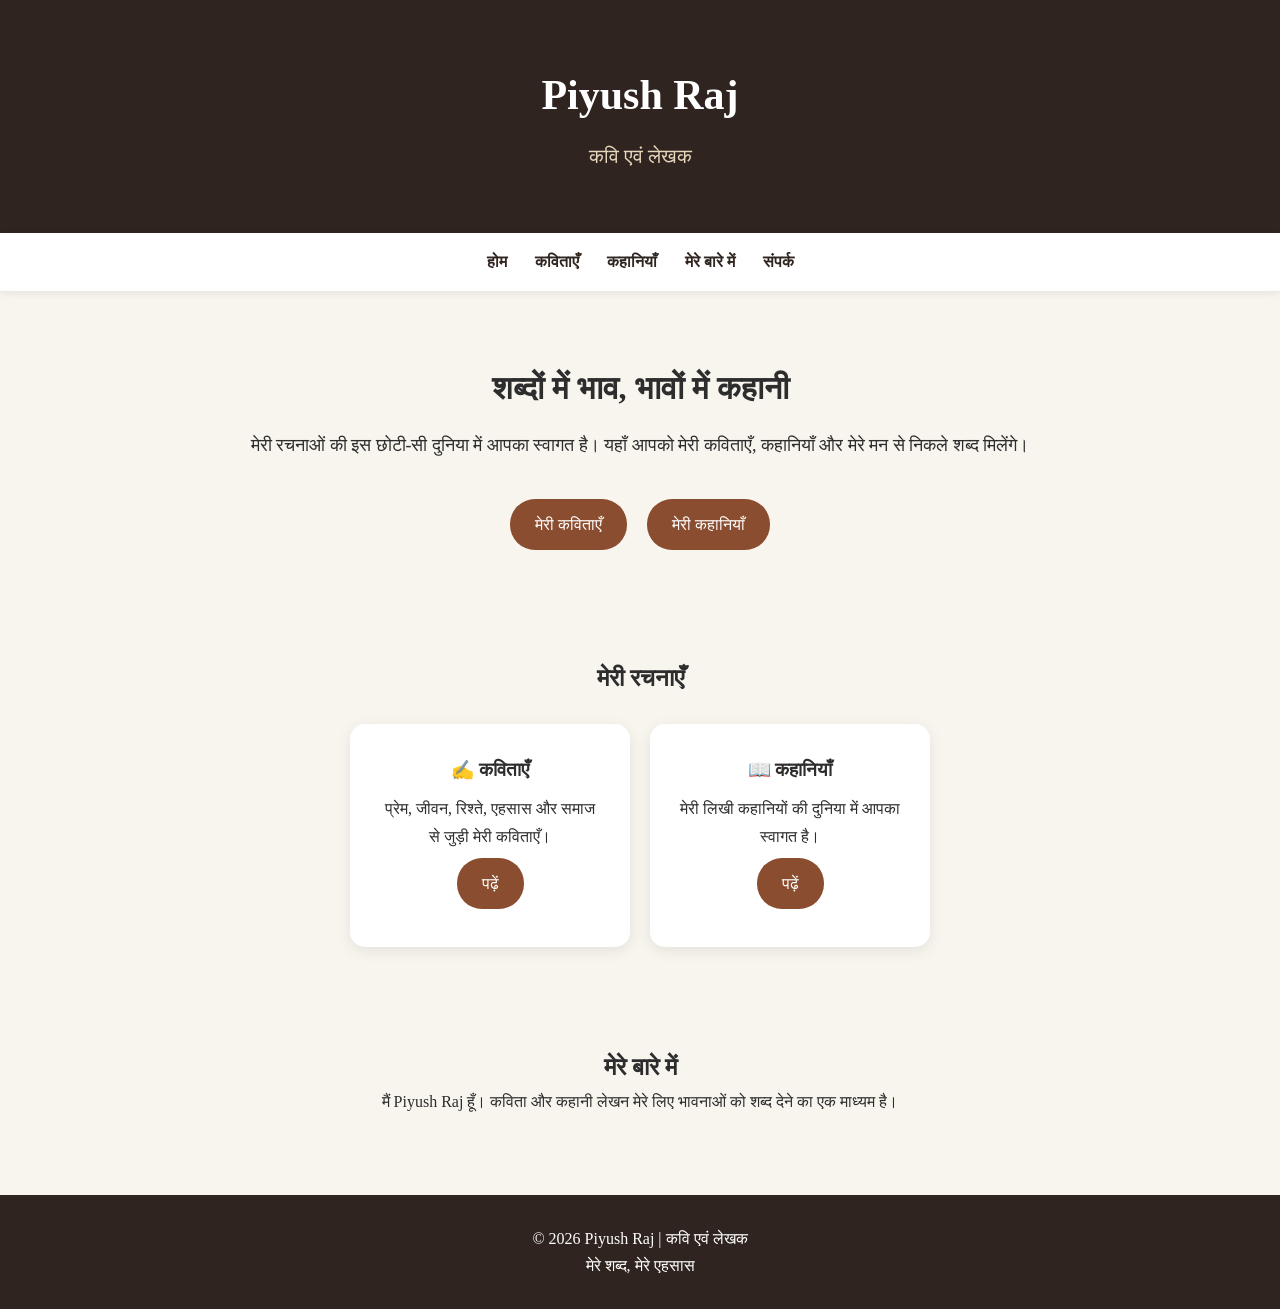
==== index.html @ 3c2d7936 "Add initial index.html structure and content" ====
<!DOCTYPE html>
<html lang="hi">
<head>
    <meta charset="UTF-8">
    <meta name="viewport" content="width=device-width, initial-scale=1.0">

    <title>Piyush Raj | कवि एवं लेखक</title>

    <style>
        * {
            margin: 0;
            padding: 0;
            box-sizing: border-box;
        }

        body {
            font-family: Georgia, "Noto Serif Devanagari", serif;
            background: #f8f5ef;
            color: #2d2d2d;
            line-height: 1.7;
        }

        header {
            background: #2f241f;
            color: white;
            text-align: center;
            padding: 60px 20px;
        }

        header h1 {
            font-size: 42px;
            margin-bottom: 8px;
        }

        header p {
            font-size: 20px;
            color: #e7d7bd;
        }

        nav {
            background: #fff;
            padding: 15px;
            text-align: center;
            box-shadow: 0 2px 8px rgba(0,0,0,0.08);
            position: sticky;
            top: 0;
            z-index: 10;
        }

        nav a {
            text-decoration: none;
            color: #2f241f;
            margin: 0 12px;
            font-weight: bold;
        }

        nav a:hover {
            color: #a45c2c;
        }

        .hero {
            max-width: 900px;
            margin: 50px auto;
            padding: 20px;
            text-align: center;
        }

        .hero h2 {
            font-size: 32px;
            margin-bottom: 15px;
        }

        .hero p {
            font-size: 18px;
        }

        .buttons {
            margin-top: 30px;
        }

        .btn {
            display: inline-block;
            background: #8b4d2f;
            color: white;
            padding: 12px 25px;
            margin: 8px;
            border-radius: 25px;
            text-decoration: none;
        }

        .btn:hover {
            background: #5f321f;
        }

        .section {
            max-width: 1000px;
            margin: 40px auto;
            padding: 30px 20px;
            text-align: center;
        }

        .cards {
            display: flex;
            gap: 20px;
            justify-content: center;
            flex-wrap: wrap;
            margin-top: 25px;
        }

        .card {
            background: white;
            padding: 30px;
            width: 280px;
            border-radius: 15px;
            box-shadow: 0 4px 15px rgba(0,0,0,0.08);
        }

        .card h3 {
            margin-bottom: 10px;
        }

        footer {
            background: #2f241f;
            color: white;
            text-align: center;
            padding: 30px 20px;
            margin-top: 50px;
        }

        @media (max-width: 600px) {
            header h1 {
                font-size: 32px;
            }

            nav a {
                display: inline-block;
                margin: 5px 7px;
            }
        }
    </style>
</head>

<body>

<header>
    <h1>Piyush Raj</h1>
    <p>कवि एवं लेखक</p>
</header>

<nav>
    <a href="index.html">होम</a>
    <a href="poems.html">कविताएँ</a>
    <a href="stories.html">कहानियाँ</a>
    <a href="about.html">मेरे बारे में</a>
    <a href="contact.html">संपर्क</a>
</nav>

<section class="hero">

    <h2>शब्दों में भाव, भावों में कहानी</h2>

    <p>
        मेरी रचनाओं की इस छोटी-सी दुनिया में आपका स्वागत है।
        यहाँ आपको मेरी कविताएँ, कहानियाँ और मेरे मन से निकले शब्द मिलेंगे।
    </p>

    <div class="buttons">
        <a class="btn" href="poems.html">मेरी कविताएँ</a>
        <a class="btn" href="stories.html">मेरी कहानियाँ</a>
    </div>

</section>

<section class="section">

    <h2>मेरी रचनाएँ</h2>

    <div class="cards">

        <div class="card">
            <h3>✍️ कविताएँ</h3>
            <p>
                प्रेम, जीवन, रिश्ते, एहसास और समाज से जुड़ी मेरी कविताएँ।
            </p>
            <a class="btn" href="poems.html">पढ़ें</a>
        </div>

        <div class="card">
            <h3>📖 कहानियाँ</h3>
            <p>
                मेरी लिखी कहानियों की दुनिया में आपका स्वागत है।
            </p>
            <a class="btn" href="stories.html">पढ़ें</a>
        </div>

    </div>

</section>

<section class="section">

    <h2>मेरे बारे में</h2>

    <p>
        मैं Piyush Raj हूँ। कविता और कहानी लेखन मेरे लिए
        भावनाओं को शब्द देने का एक माध्यम है।
    </p>

</section>

<footer>
    <p>© 2026 Piyush Raj | कवि एवं लेखक</p>
    <p>मेरे शब्द, मेरे एहसास</p>
</footer>

</body>
</html>
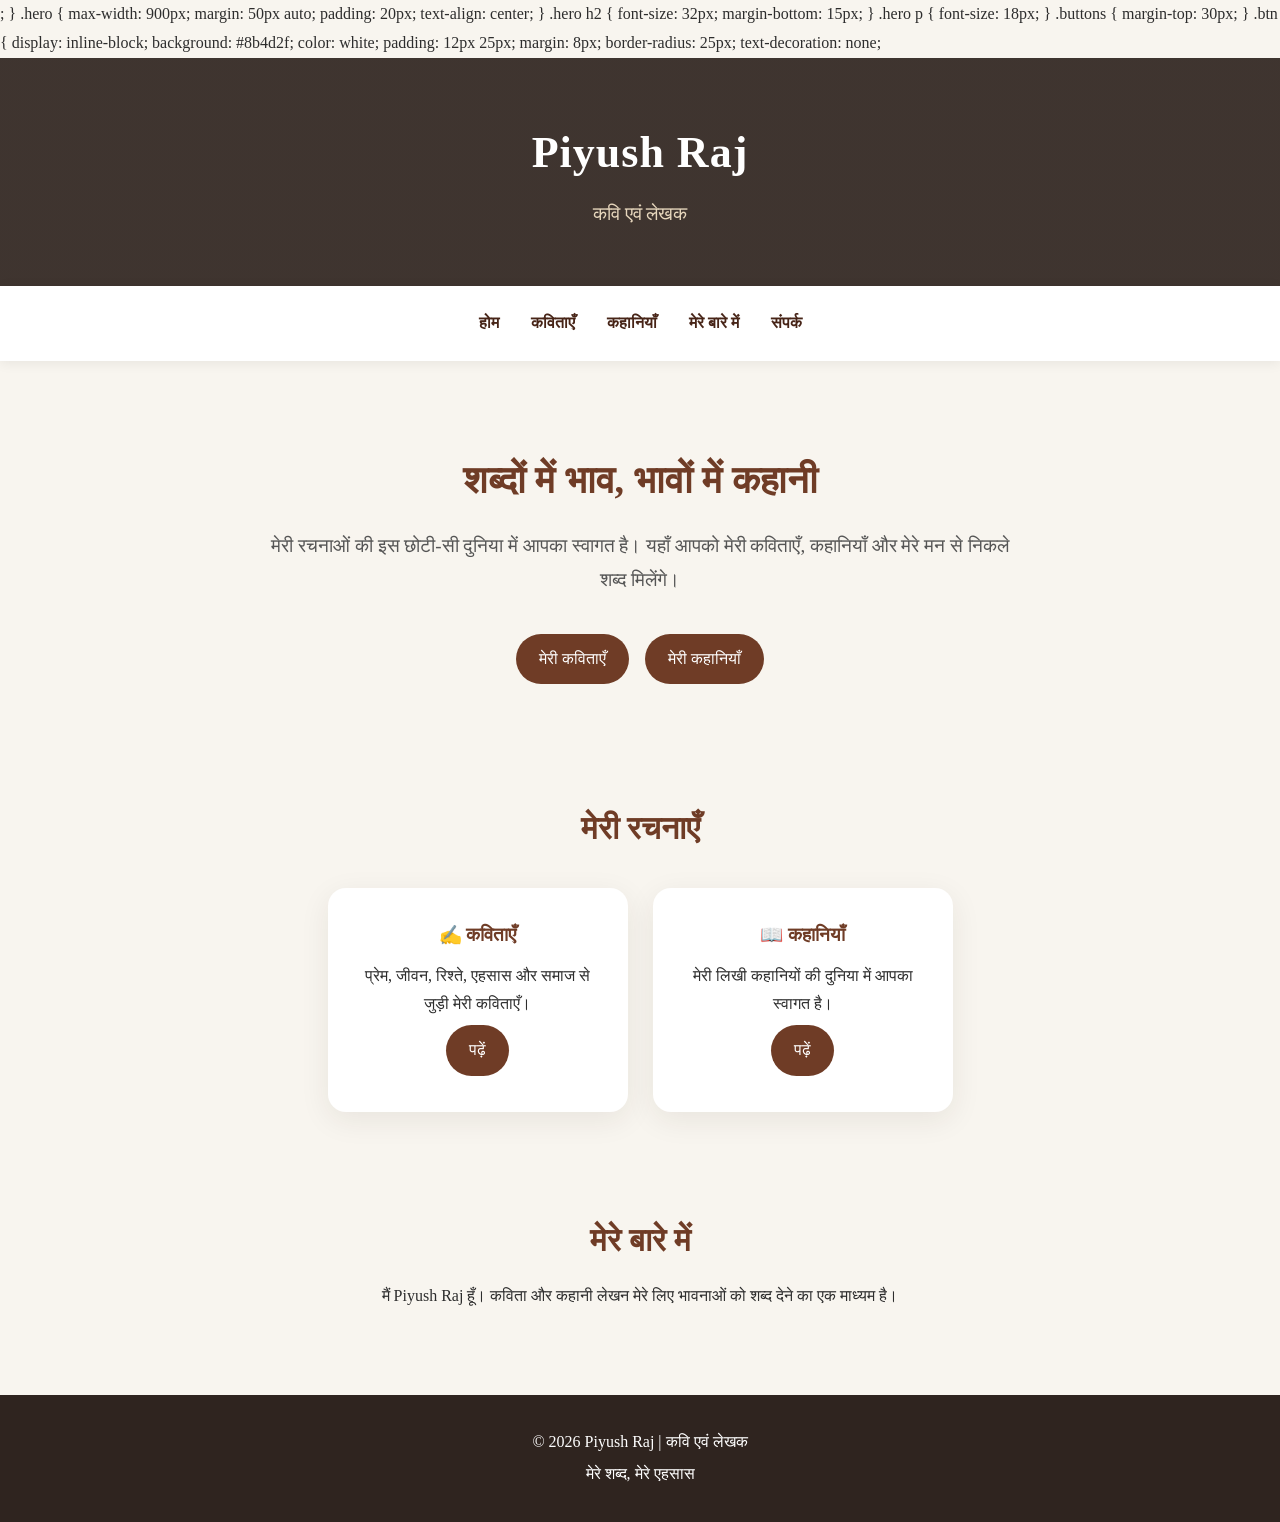
==== commit 366117c5: "Remove internal CSS from index.html Removed internal CSS styles from index.html." ====
--- a/index.html
+++ b/index.html
@@ -3,59 +3,11 @@
 <head>
     <meta charset="UTF-8">
     <meta name="viewport" content="width=device-width, initial-scale=1.0">
+    <link rel="stylesheet" href="style.css">
 
     <title>Piyush Raj | कवि एवं लेखक</title>
 
-    <style>
-        * {
-            margin: 0;
-            padding: 0;
-            box-sizing: border-box;
-        }
-
-        body {
-            font-family: Georgia, "Noto Serif Devanagari", serif;
-            background: #f8f5ef;
-            color: #2d2d2d;
-            line-height: 1.7;
-        }
-
-        header {
-            background: #2f241f;
-            color: white;
-            text-align: center;
-            padding: 60px 20px;
-        }
-
-        header h1 {
-            font-size: 42px;
-            margin-bottom: 8px;
-        }
-
-        header p {
-            font-size: 20px;
-            color: #e7d7bd;
-        }
-
-        nav {
-            background: #fff;
-            padding: 15px;
-            text-align: center;
-            box-shadow: 0 2px 8px rgba(0,0,0,0.08);
-            position: sticky;
-            top: 0;
-            z-index: 10;
-        }
-
-        nav a {
-            text-decoration: none;
-            color: #2f241f;
-            margin: 0 12px;
-            font-weight: bold;
-        }
-
-        nav a:hover {
-            color: #a45c2c;
+   ;
         }
 
         .hero {
@@ -86,58 +38,7 @@
             margin: 8px;
             border-radius: 25px;
             text-decoration: none;
-        }
 
-        .btn:hover {
-            background: #5f321f;
-        }
-
-        .section {
-            max-width: 1000px;
-            margin: 40px auto;
-            padding: 30px 20px;
-            text-align: center;
-        }
-
-        .cards {
-            display: flex;
-            gap: 20px;
-            justify-content: center;
-            flex-wrap: wrap;
-            margin-top: 25px;
-        }
-
-        .card {
-            background: white;
-            padding: 30px;
-            width: 280px;
-            border-radius: 15px;
-            box-shadow: 0 4px 15px rgba(0,0,0,0.08);
-        }
-
-        .card h3 {
-            margin-bottom: 10px;
-        }
-
-        footer {
-            background: #2f241f;
-            color: white;
-            text-align: center;
-            padding: 30px 20px;
-            margin-top: 50px;
-        }
-
-        @media (max-width: 600px) {
-            header h1 {
-                font-size: 32px;
-            }
-
-            nav a {
-                display: inline-block;
-                margin: 5px 7px;
-            }
-        }
-    </style>
 </head>
 
 <body>
--- a/style.css
+++ b/style.css
@@ -0,0 +1,479 @@
+* {
+    margin: 0;
+    padding: 0;
+    box-sizing: border-box;
+}
+
+:root {
+    --primary: #6f3c26;
+    --primary-dark: #472417;
+    --gold: #c69c5d;
+    --cream: #f8f5ef;
+    --white: #ffffff;
+    --text: #2d2d2d;
+    --muted: #777;
+    --border: #eadfd2;
+    --shadow: 0 8px 30px rgba(47, 36, 31, 0.08);
+}
+
+html {
+    scroll-behavior: smooth;
+}
+
+body {
+    font-family: Georgia, "Noto Serif Devanagari", serif;
+    background: var(--cream);
+    color: var(--text);
+    line-height: 1.8;
+}
+
+/* =========================
+   HEADER
+========================= */
+
+header {
+    background:
+        linear-gradient(
+            rgba(47, 36, 31, 0.92),
+            rgba(47, 36, 31, 0.92)
+        );
+    color: var(--white);
+    text-align: center;
+    padding: 55px 20px;
+}
+
+header h1 {
+    font-size: 44px;
+    letter-spacing: 1px;
+}
+
+header p {
+    color: #e7d7bd;
+    font-size: 19px;
+    margin-top: 5px;
+}
+
+/* =========================
+   NAVIGATION
+========================= */
+
+nav {
+    background: var(--white);
+    padding: 15px 10px;
+    text-align: center;
+    box-shadow: 0 2px 12px rgba(0, 0, 0, 0.07);
+    position: sticky;
+    top: 0;
+    z-index: 100;
+}
+
+nav a {
+    display: inline-block;
+    text-decoration: none;
+    color: var(--primary-dark);
+    font-weight: bold;
+    margin: 4px 12px;
+    padding: 4px 2px;
+    transition: 0.3s;
+}
+
+nav a:hover {
+    color: var(--gold);
+}
+
+/* =========================
+   HERO
+========================= */
+
+.hero {
+    max-width: 1000px;
+    margin: 55px auto;
+    padding: 30px 20px;
+    text-align: center;
+}
+
+.hero h2 {
+    font-size: 38px;
+    color: var(--primary);
+    margin-bottom: 15px;
+}
+
+.hero p {
+    max-width: 750px;
+    margin: auto;
+    font-size: 19px;
+    color: #555;
+}
+
+/* =========================
+   BUTTONS
+========================= */
+
+.buttons {
+    margin-top: 30px;
+}
+
+.btn,
+.read-btn {
+    display: inline-block;
+    background: var(--primary);
+    color: var(--white);
+    padding: 11px 23px;
+    margin: 6px;
+    border-radius: 30px;
+    text-decoration: none;
+    transition: 0.3s;
+}
+
+.btn:hover,
+.read-btn:hover {
+    background: var(--primary-dark);
+    transform: translateY(-2px);
+}
+
+/* =========================
+   SECTIONS
+========================= */
+
+.section {
+    max-width: 1050px;
+    margin: 50px auto;
+    padding: 25px 20px;
+    text-align: center;
+}
+
+.section h2 {
+    color: var(--primary);
+    font-size: 32px;
+    margin-bottom: 12px;
+}
+
+/* =========================
+   CARDS
+========================= */
+
+.cards {
+    display: flex;
+    gap: 25px;
+    justify-content: center;
+    flex-wrap: wrap;
+    margin-top: 30px;
+}
+
+.card {
+    background: var(--white);
+    padding: 30px;
+    width: 300px;
+    border-radius: 18px;
+    box-shadow: var(--shadow);
+    transition: 0.3s;
+}
+
+.card:hover {
+    transform: translateY(-5px);
+}
+
+.card h3 {
+    color: var(--primary);
+    margin-bottom: 10px;
+}
+
+/* =========================
+   PAGE CONTAINER
+========================= */
+
+.container,
+.poem-container {
+    max-width: 950px;
+    margin: 45px auto;
+    padding: 20px;
+}
+
+/* =========================
+   PAGE TITLE
+========================= */
+
+.title {
+    text-align: center;
+    margin-bottom: 35px;
+}
+
+.title h2 {
+    color: var(--primary);
+    font-size: 34px;
+}
+
+.title p {
+    color: var(--muted);
+}
+
+/* =========================
+   POEMS & STORIES
+========================= */
+
+.poem-list,
+.story-list {
+    display: grid;
+    gap: 20px;
+}
+
+.poem-card,
+.story-card {
+    background: var(--white);
+    padding: 25px;
+    border-radius: 16px;
+    box-shadow: var(--shadow);
+    transition: 0.3s;
+}
+
+.poem-card:hover,
+.story-card:hover {
+    transform: translateY(-3px);
+}
+
+.poem-card h3,
+.story-card h3 {
+    color: var(--primary);
+    margin-bottom: 6px;
+}
+
+.poem-card p,
+.story-card p {
+    color: var(--muted);
+}
+
+/* =========================
+   POEM PAGE
+========================= */
+
+.poem {
+    background: var(--white);
+    padding: 50px 40px;
+    border-radius: 20px;
+    box-shadow: var(--shadow);
+}
+
+.poem-title {
+    text-align: center;
+    color: var(--primary);
+    font-size: 36px;
+    margin-bottom: 8px;
+}
+
+.author {
+    text-align: center;
+    color: var(--muted);
+    margin-bottom: 35px;
+}
+
+.poem-text {
+    font-size: 20px;
+    text-align: center;
+    white-space: pre-line;
+}
+
+/* =========================
+   ABOUT PAGE
+========================= */
+
+.about-card,
+.contact-card {
+    background: var(--white);
+    padding: 45px;
+    border-radius: 20px;
+    box-shadow: var(--shadow);
+}
+
+.profile {
+    text-align: center;
+    margin-bottom: 30px;
+}
+
+.profile-circle {
+    width: 145px;
+    height: 145px;
+    margin: auto;
+    border-radius: 50%;
+    background: #eadbc5;
+    display: flex;
+    align-items: center;
+    justify-content: center;
+    font-size: 55px;
+}
+
+.profile h2 {
+    margin-top: 15px;
+    color: var(--primary);
+}
+
+.about-text {
+    font-size: 18px;
+}
+
+.about-text h3 {
+    color: var(--primary);
+    margin-top: 25px;
+    margin-bottom: 8px;
+}
+
+/* =========================
+   CONTACT FORM
+========================= */
+
+label {
+    display: block;
+    margin-top: 18px;
+    margin-bottom: 6px;
+    font-weight: bold;
+}
+
+input,
+textarea {
+    width: 100%;
+    padding: 13px;
+    border: 1px solid var(--border);
+    border-radius: 9px;
+    font-family: inherit;
+    font-size: 16px;
+    background: #fffdf9;
+}
+
+textarea {
+    min-height: 150px;
+    resize: vertical;
+}
+
+input:focus,
+textarea:focus {
+    outline: none;
+    border-color: var(--primary);
+}
+
+button {
+    width: 100%;
+    margin-top: 25px;
+    padding: 13px;
+    border: none;
+    border-radius: 30px;
+    background: var(--primary);
+    color: var(--white);
+    font-size: 17px;
+    font-family: inherit;
+    cursor: pointer;
+}
+
+button:hover {
+    background: var(--primary-dark);
+}
+
+/* =========================
+   SHARE
+========================= */
+
+.share {
+    text-align: center;
+    margin-top: 35px;
+}
+
+.share a {
+    display: inline-block;
+    background: var(--primary);
+    color: var(--white);
+    padding: 10px 20px;
+    margin: 5px;
+    border-radius: 25px;
+    text-decoration: none;
+}
+
+/* =========================
+   BACK LINK
+========================= */
+
+.back {
+    text-align: center;
+    margin-top: 30px;
+}
+
+.back a {
+    color: var(--primary);
+    text-decoration: none;
+    font-weight: bold;
+}
+
+/* =========================
+   FOOTER
+========================= */
+
+footer {
+    background: #2f241f;
+    color: var(--white);
+    text-align: center;
+    padding: 30px 20px;
+    margin-top: 60px;
+}
+
+footer p {
+    margin: 3px 0;
+}
+
+/* =========================
+   MOBILE
+========================= */
+
+@media (max-width: 600px) {
+
+    header {
+        padding: 40px 15px;
+    }
+
+    header h1 {
+        font-size: 32px;
+    }
+
+    header p {
+        font-size: 17px;
+    }
+
+    nav a {
+        margin: 4px 6px;
+        font-size: 15px;
+    }
+
+    .hero {
+        margin: 35px auto;
+    }
+
+    .hero h2 {
+        font-size: 29px;
+    }
+
+    .hero p {
+        font-size: 17px;
+    }
+
+    .section h2 {
+        font-size: 28px;
+    }
+
+    .poem,
+    .about-card,
+    .contact-card {
+        padding: 28px 20px;
+    }
+
+    .poem-title {
+        font-size: 28px;
+    }
+
+    .poem-text {
+        font-size: 18px;
+    }
+
+    .about-text {
+        font-size: 17px;
+    }
+
+    .card {
+        width: 100%;
+    }
+  }
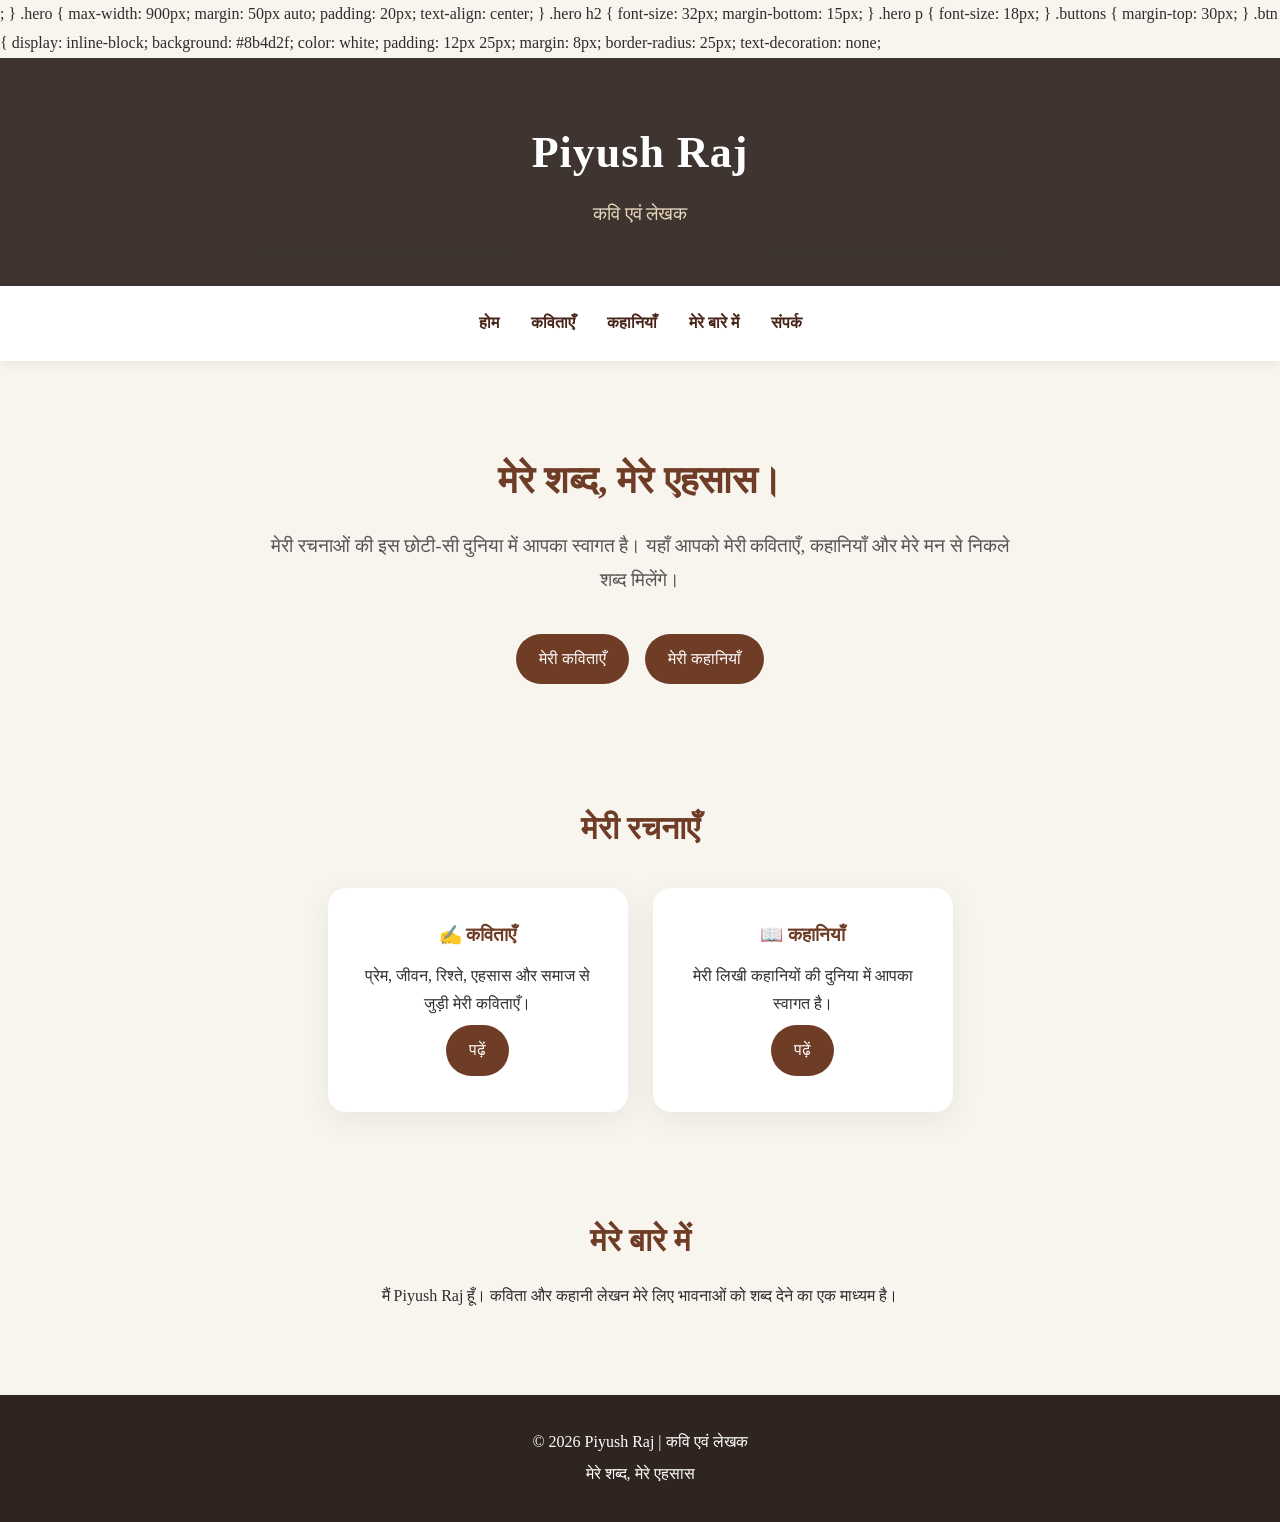
==== commit a36d1cfd: "Update heading text in index.html" ====
--- a/index.html
+++ b/index.html
@@ -58,7 +58,7 @@
 
 <section class="hero">
 
-    <h2>शब्दों में भाव, भावों में कहानी</h2>
+    <h2>मेरे शब्द, मेरे एहसास।</h2>
 
     <p>
         मेरी रचनाओं की इस छोटी-सी दुनिया में आपका स्वागत है।
--- a/style.css
+++ b/style.css
@@ -477,3 +477,38 @@
         width: 100%;
     }
   }
+/* =========================
+   PROFILE PHOTO
+========================= */
+
+.profile {
+    text-align: center;
+    margin-bottom: 30px;
+}
+
+.profile-circle {
+    width: 145px;
+    height: 145px;
+    margin: 0 auto;
+    border-radius: 50%;
+    overflow: hidden;
+    border: 4px solid #c69c5d;
+    box-shadow: 0 5px 18px rgba(0, 0, 0, 0.15);
+}
+
+.profile-circle img {
+    width: 100%;
+    height: 100%;
+    object-fit: cover;
+    display: block;
+}
+
+.profile h2 {
+    margin-top: 15px;
+    color: #6f3c26;
+}
+
+.profile p {
+    color: #777;
+}
+
